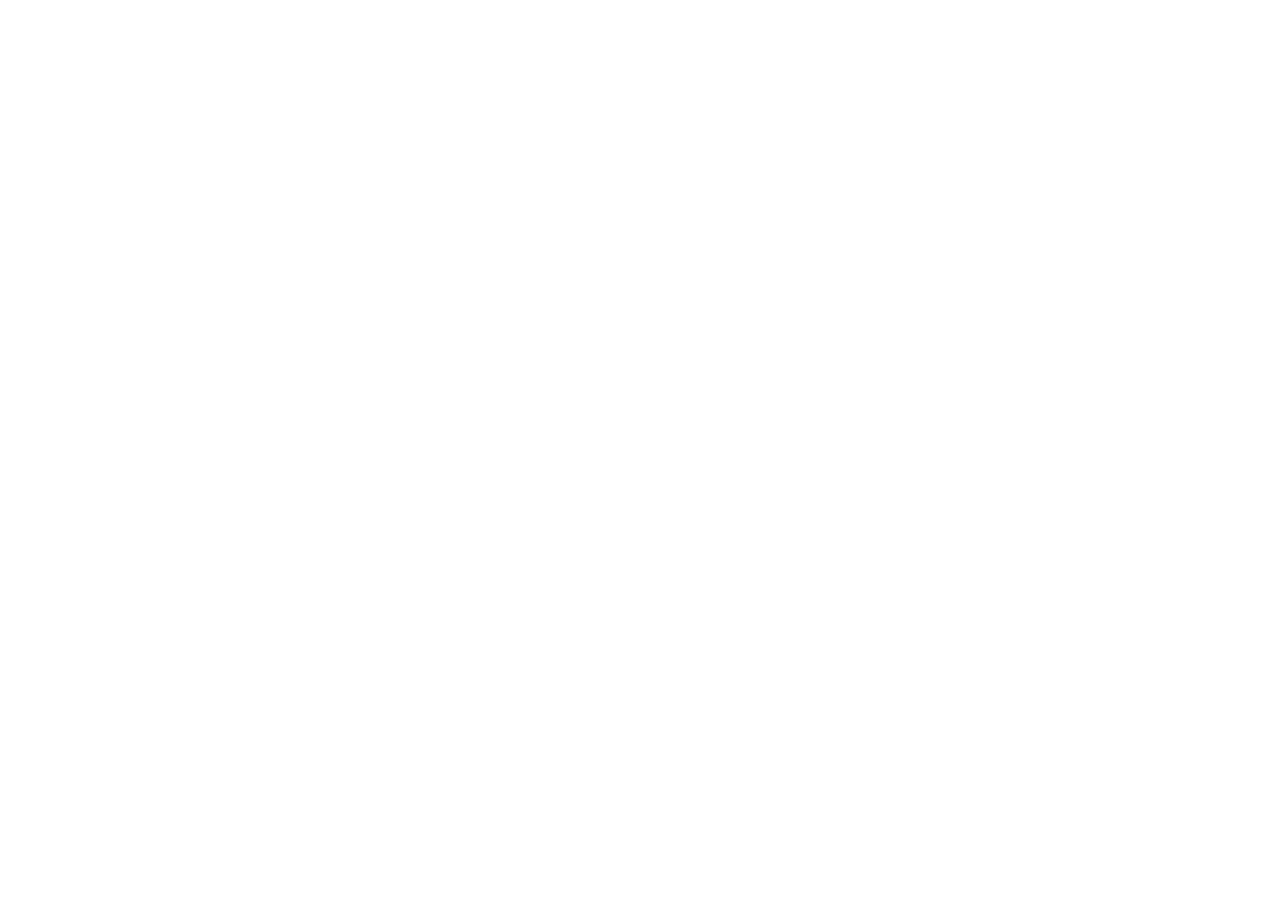
==== index.html @ 6e653b5e "Add files via upload" ====
<!DOCTYPE html>

<html>
  <head>
    <meta charset="utf-8" />
    <meta http-equiv="X-UA-Compatible" content="IE=edge" />
    <title>Julie Chow</title>
    <meta name="description" content="" />
    <meta name="viewport" content="width=device-width, initial-scale=1" />
    <link rel="stylesheet" href="styles.css" />
  </head>


<body>

    
</body>

  </html>
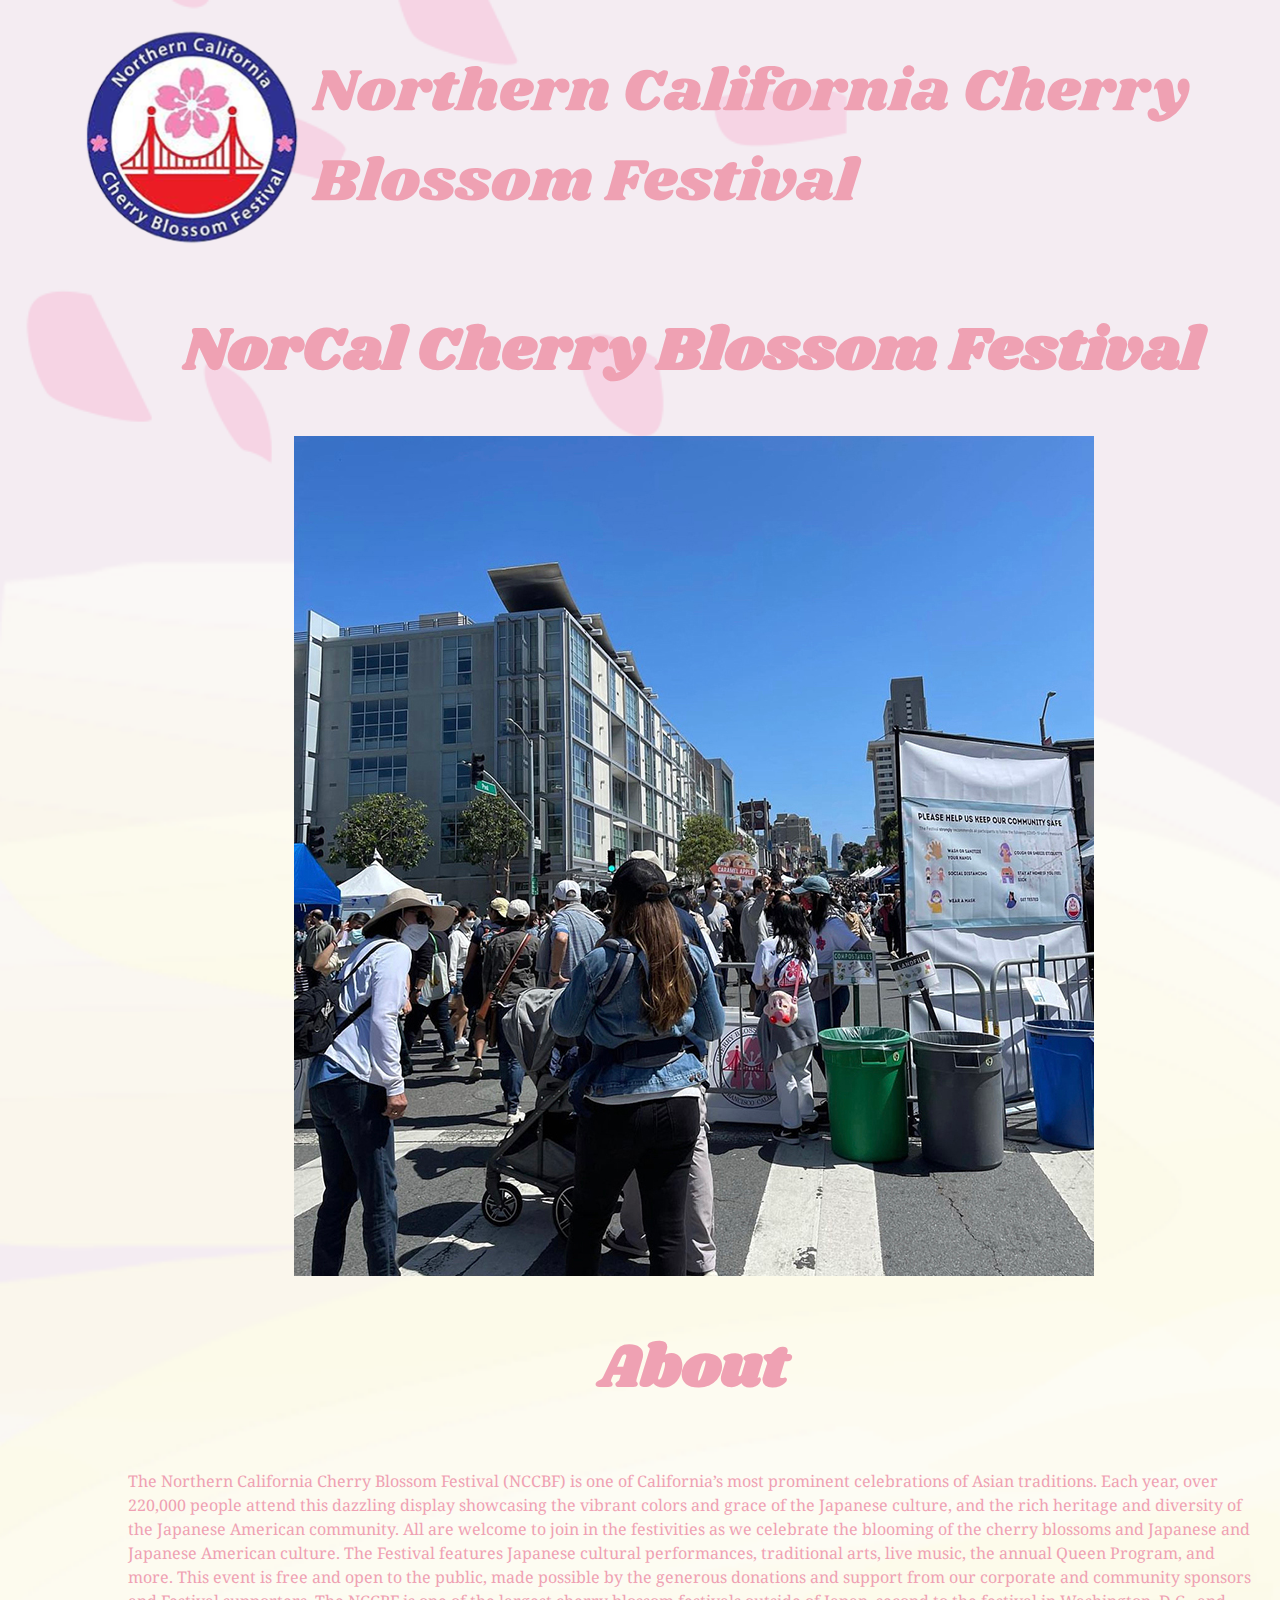
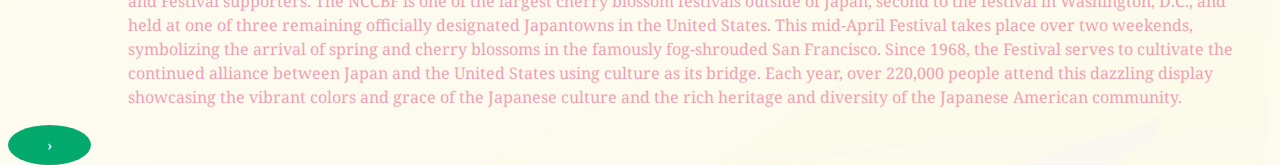
==== commit b34f5a8e: "Add files via upload" ====
--- a/index.html
+++ b/index.html
@@ -12,7 +12,46 @@
 
 
 <body>
+ 
+  <header>
+    <img src="images/zine-logo.svg" alt=" Ncb logo" />
+  </header>
 
+ <section>
+    <h1 id="intro-title">NorCal Cherry Blossom Festival</h1>
+ </section>
+
+ <section>
+  <div id = "intro-image">
+  <img src="images/crowd.jpg" alt=" Ncb crowd" />
+  </div>
+ </section>
+
+ <section>
+  <h1 id="about-title">About</h1>
+</section>
+
+ <section>
+  
+  <div id= "about-description">
+        <p>
+          The Northern California Cherry Blossom Festival (NCCBF) is one of California’s most prominent celebrations of Asian traditions. Each year, over 220,000 people attend this dazzling display showcasing the vibrant colors and grace of the Japanese culture, and the rich heritage and diversity of the Japanese American community. 
+
+          All are welcome to join in the festivities as we celebrate the blooming of the cherry blossoms and Japanese and Japanese American culture. The Festival features Japanese cultural performances, traditional arts, live music, the annual Queen Program, and more. This event is free and open to the public, made possible by the generous donations and support from our corporate and community sponsors and Festival supporters.
+          
+          The NCCBF is one of the largest cherry blossom festivals outside of Japan, second to the festival in Washington, D.C., and held at one of three remaining officially designated Japantowns in the United States. This mid-April Festival takes place over two weekends, symbolizing the arrival of spring and cherry blossoms in the famously fog-shrouded San Francisco.
+          
+          Since 1968, the Festival serves to cultivate the continued alliance between Japan and the United States using culture as its bridge. Each year, over 220,000 people attend this dazzling display showcasing the vibrant colors and grace of the Japanese culture and the rich heritage and diversity of the Japanese American community.
+          
+
+        </p>
+  </div>
+
+</section>
+
+<section>
+  <a href="page-1.html" class="next round">&#8250;</a>
+</section>
     
 </body>
 
--- a/styles.css
+++ b/styles.css
@@ -0,0 +1,208 @@
+@import url('https://fonts.googleapis.com/css2?family=Shrikhand&display=swap');
+@import url('https://fonts.googleapis.com/css2?family=Noto+Serif&display=swap');
+
+
+
+html {
+    scroll-behavior: smooth;
+    margin: auto;
+    background-image: url("../images/cherry-blossom.gif");
+    background-repeat: no-repeat;
+    background-size: cover;
+    height: 100%;
+    width: 100%;
+}
+
+body {
+    text-align: center;
+    font-family: 'Noto Serif', serif;
+    font-size: 16px;
+    color: #EFA1B3;
+    line-height: 1.5;
+    
+}
+
+
+section {
+    
+  display: grid;
+  grid-template-columns: repeat(12, 1fr);
+  grid-column-gap: 24px;
+  grid-auto-flow: dense;
+  
+}
+
+h1{
+    font-family: 'Shrikhand', cursive;
+    font-size: 60px;
+    color: #EFA1B3;
+    line-height: 1.5;
+}
+
+h2 {
+    font-family: 'Shrikhand', cursive;
+    font-size: 45px;
+    color: #EFA1B3;
+    line-height: 1.5;
+}
+
+
+
+header {
+
+    text-align: center;
+    padding: 0 70px;
+}
+
+
+
+#intro-title {
+    text-align: center;
+    grid-column: 2 / span 11;
+}
+#intro-image {
+    grid-column: 2 / span 11;
+    text-align: center;
+}
+
+#about-title {
+    text-align: center;
+    grid-column: 2 / span 11;
+}
+
+#about-description {
+    text-align: left;
+    grid-column: 3 / span 10;
+    width: 1128px;
+    margin: 0 72px;
+}
+
+#history-description {
+    text-align: left;
+    grid-column: 2 / span 5;
+    
+}
+#history {
+    grid-column: 7 / span 11;
+    text-align: center;
+    
+}
+
+#food {
+    grid-column: 2 / span 5;
+    text-align: center;
+}
+
+#food-description {
+    grid-column: 7 / span 11;
+    text-align: left;
+}
+
+#burger-description {
+    grid-column: 2 / span 5;
+    text-align: left;
+}
+
+#burger {
+    grid-column: 7 / span 11;
+    text-align: center;
+}
+
+#donut {
+    grid-column: 2 / span 5;
+    text-align: center;
+}
+
+#donut-description {
+    grid-column: 7 / span 11;
+    text-align: left;
+}
+
+#mochi-description {
+    grid-column: 2 / span 5;
+    text-align: left;
+}
+
+#mochi {
+    grid-column: 7 / span 11;
+    text-align: center;
+}
+
+#taiko {
+    grid-column: 2 / span 5;
+    text-align: center;
+}
+
+#taiko-description {
+    grid-column: 7 / span 11;
+    text-align: left;
+}
+
+#performance {
+    grid-column: 2 / span 5;
+    text-align: center;
+}
+
+#performance-description {
+    grid-column: 7 / span 11;
+    text-align: left;
+}
+
+#cosplay {
+    grid-column: 2 / span 5;
+    text-align: center;
+}
+
+#cosplay-description {
+    grid-column: 7 / span 11;
+    text-align: left;
+}
+
+#parade {
+    grid-column: 2 / span 5;
+    text-align: center;
+}
+
+#parade-description {
+    grid-column: 7 / span 11;
+    text-align: left;
+}
+
+#art {
+    grid-column: 2 / span 5;
+    text-align: center;
+}
+
+#art-description {
+    grid-column: 7 / span 11;
+    text-align: left;
+}
+
+
+
+
+
+a {
+    text-decoration: none;
+    display: inline-block;
+    padding: 8px 16px;
+  }
+  
+  a:hover {
+    background-color: #ddd;
+    color: black;
+  }
+  
+  .previous {
+    background-color: #f1f1f1;
+    color: black;
+  }
+  
+  .next {
+    background-color: #04AA6D;
+    color: white;
+  }
+  
+  .round {
+    border-radius: 50%;
+  }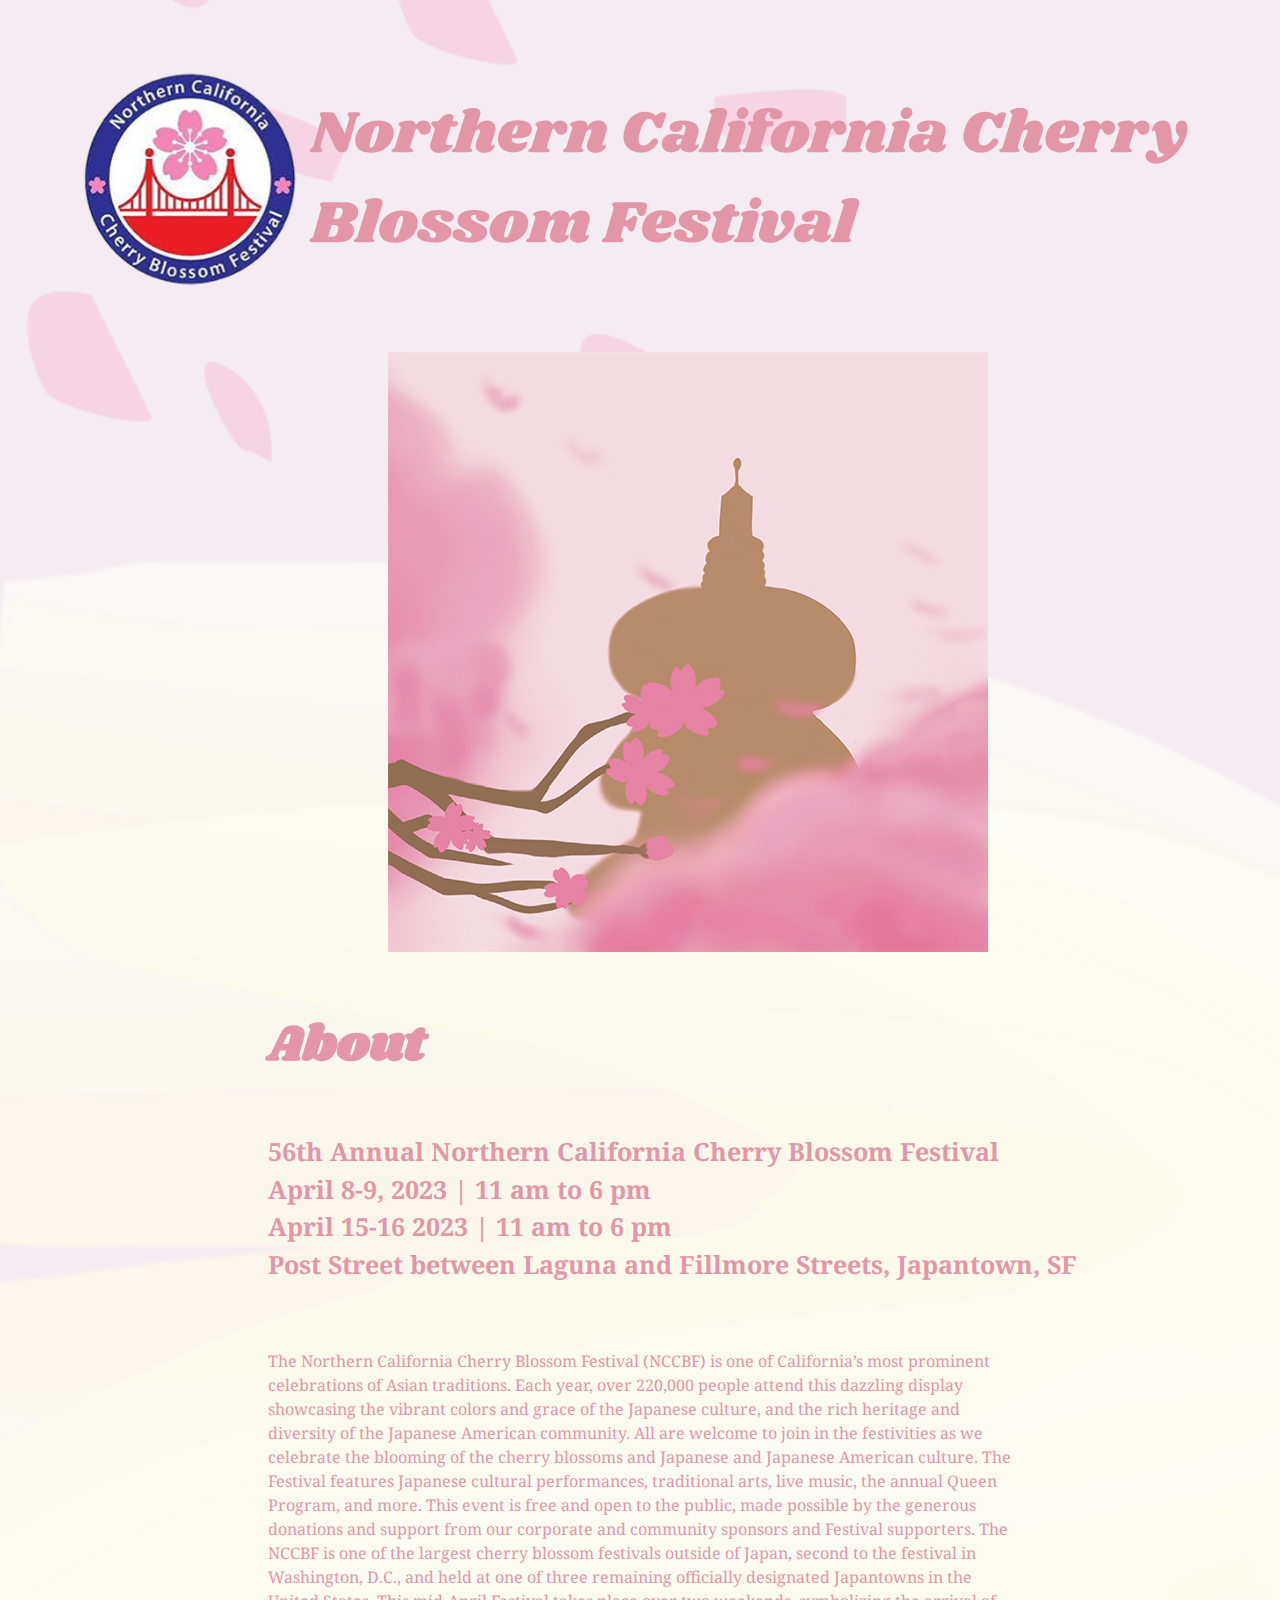
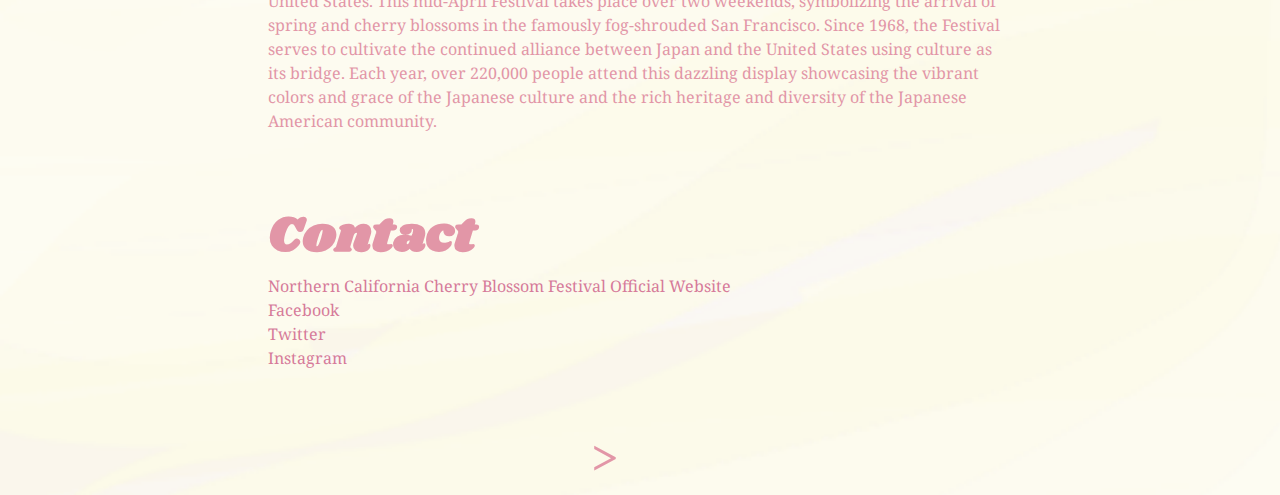
==== commit 27d60179: "Add files via upload" ====
--- a/index.html
+++ b/index.html
@@ -13,27 +13,37 @@
 
 <body>
  
-  <header>
+  <header class="banner">
     <img src="images/zine-logo.svg" alt=" Ncb logo" />
   </header>
 
- <section>
-    <h1 id="intro-title">NorCal Cherry Blossom Festival</h1>
- </section>
 
  <section>
-  <div id = "intro-image">
-  <img src="images/crowd.jpg" alt=" Ncb crowd" />
+  <div class = "intro-image">
+  <img src="images/cover.jpg" alt=" Ncb crowd" />
   </div>
  </section>
 
  <section>
-  <h1 id="about-title">About</h1>
+  <h1 class="about-title">About</h1>
+</section>
+
+<section>
+  <div class="info">
+    <h3>56th Annual Northern California Cherry Blossom Festival
+      <br>
+      April 8-9, 2023 | 11 am to 6 pm
+      <br>
+      April 15-16 2023 | 11 am to 6 pm
+      <br>
+      Post Street between Laguna and Fillmore Streets, Japantown, SF
+    </h3>
+  </div>
 </section>
 
  <section>
-  
-  <div id= "about-description">
+  <div class= "about-description">
+
         <p>
           The Northern California Cherry Blossom Festival (NCCBF) is one of California’s most prominent celebrations of Asian traditions. Each year, over 220,000 people attend this dazzling display showcasing the vibrant colors and grace of the Japanese culture, and the rich heritage and diversity of the Japanese American community. 
 
@@ -50,7 +60,27 @@
 </section>
 
 <section>
-  <a href="page-1.html" class="next round">&#8250;</a>
+   <div class="contact">
+    <h1>Contact</h1>
+      <a class="contact"  href="https://sfcherryblossom.org/">Northern California Cherry Blossom Festival Official Website</a>
+       <br>
+      <a class="contact" href="https://www.facebook.com/NCCBF/">Facebook</a>
+      <br>
+      <a class="contact"  href="https://twitter.com/NC_CBF">Twitter</a>
+      <br>
+      <a class="contact"  href="https://www.instagram.com/nc_cbf/">Instagram</a>
+    </div>
+</section>
+
+<section>
+ 
+  <div class="container">
+ 
+    <div id="next">
+        <a href="page-1.html"> > </a>
+    
+</div>
+</div>
 </section>
     
 </body>
--- a/styles.css
+++ b/styles.css
@@ -2,11 +2,14 @@
 @import url('https://fonts.googleapis.com/css2?family=Noto+Serif&display=swap');
 
 
+* {
+    box-sizing: border-box;
+  }
 
 html {
-    scroll-behavior: smooth;
-    margin: auto;
-    background-image: url("../images/cherry-blossom.gif");
+  scroll-behavior: smooth;
+  margin: auto;
+  background-image: url("../images/cherry-blossom.gif");
     background-repeat: no-repeat;
     background-size: cover;
     height: 100%;
@@ -14,195 +17,364 @@
 }
 
 body {
-    text-align: center;
-    font-family: 'Noto Serif', serif;
-    font-size: 16px;
-    color: #EFA1B3;
-    line-height: 1.5;
-    
+font-family: 'Noto Serif', serif;
+  font-size: 16px;
+  line-height: 1.5;
+  color: #E296A7;
+  width: 1128px;
+  text-align: left;
+  margin: 50px auto 50px auto;
+  
+}
+
+header {
+  display: flex;
+  align-items: center;
+  flex-direction: row;
+  justify-content: space-between;
+  
 }
 
 
 section {
-    
-  display: grid;
-  grid-template-columns: repeat(12, 1fr);
-  grid-column-gap: 24px;
-  grid-auto-flow: dense;
-  
-}
+    margin: 50px 0px 50px 0px;
+    display: grid;
+    grid-template-columns: repeat(12, 1fr);
+    grid-column-gap: 24px;
+    grid-auto-flow: dense;
+  }
+
+
 
 h1{
     font-family: 'Shrikhand', cursive;
-    font-size: 60px;
-    color: #EFA1B3;
+    font-size: 50px;
+    color: #E296A7;
     line-height: 1.5;
+    margin: 0px;
 }
 
 h2 {
     font-family: 'Shrikhand', cursive;
-    font-size: 45px;
-    color: #EFA1B3;
+    font-size: 35px;
+    color: #E296A7;
     line-height: 1.5;
-}
-
-
-
-header {
-
+    margin: 0px;
+}
+
+h3 {
+    font-family: 'Noto Serif', serif;
+    font-size: 25px;
+    color: #E296A7;
+    line-height: 1.5;
+    margin: 0px;
+
+
+}
+
+
+
+.banner {
     text-align: center;
-    padding: 0 70px;
-}
-
-
-
-#intro-title {
-    text-align: center;
-    grid-column: 2 / span 11;
-}
-#intro-image {
+    grid-column: 1 / span 12;
+    width: 1181px;
+    
+}
+  
+
+
+.intro-image {
     grid-column: 2 / span 11;
     text-align: center;
-}
-
-#about-title {
-    text-align: center;
-    grid-column: 2 / span 11;
-}
-
-#about-description {
+  
+}
+
+
+.about-title {
     text-align: left;
     grid-column: 3 / span 10;
-    width: 1128px;
-    margin: 0 72px;
-}
-
-#history-description {
-    text-align: left;
-    grid-column: 2 / span 5;
-    
-}
-#history {
-    grid-column: 7 / span 11;
-    text-align: center;
-    
-}
-
-#food {
-    grid-column: 2 / span 5;
-    text-align: center;
-}
-
-#food-description {
-    grid-column: 7 / span 11;
-    text-align: left;
-}
-
-#burger-description {
-    grid-column: 2 / span 5;
-    text-align: left;
-}
-
-#burger {
-    grid-column: 7 / span 11;
-    text-align: center;
-}
-
-#donut {
-    grid-column: 2 / span 5;
-    text-align: center;
-}
-
-#donut-description {
-    grid-column: 7 / span 11;
-    text-align: left;
-}
-
-#mochi-description {
-    grid-column: 2 / span 5;
-    text-align: left;
-}
-
-#mochi {
-    grid-column: 7 / span 11;
-    text-align: center;
-}
-
-#taiko {
-    grid-column: 2 / span 5;
-    text-align: center;
-}
-
-#taiko-description {
-    grid-column: 7 / span 11;
-    text-align: left;
-}
-
-#performance {
-    grid-column: 2 / span 5;
-    text-align: center;
-}
-
-#performance-description {
-    grid-column: 7 / span 11;
-    text-align: left;
-}
-
-#cosplay {
-    grid-column: 2 / span 5;
-    text-align: center;
-}
-
-#cosplay-description {
-    grid-column: 7 / span 11;
-    text-align: left;
-}
-
-#parade {
-    grid-column: 2 / span 5;
-    text-align: center;
-}
-
-#parade-description {
-    grid-column: 7 / span 11;
-    text-align: left;
-}
-
-#art {
-    grid-column: 2 / span 5;
-    text-align: center;
-}
-
-#art-description {
-    grid-column: 7 / span 11;
-    text-align: left;
-}
-
-
-
-
-
-a {
+    margin: 0px;
+    
+}
+.info {
+    text-align: left;
+    grid-column: 3 / span 10;
+   
+}
+
+
+.about-description {
+    text-align: left;
+    grid-column: 3 / span 10;
+    width: 744px;
+  
+}
+
+.contact {
+    color: #E296A7;
     text-decoration: none;
-    display: inline-block;
-    padding: 8px 16px;
+    text-align: left;
+    grid-column: 3 / span 10;
+    width: 744px;
+    font-size: 16px;
+   
   }
   
-  a:hover {
-    background-color: #ddd;
-    color: black;
+  .contact:hover,
+  .contact {
+    color: #d67b9a;
+    
   }
-  
-  .previous {
-    background-color: #f1f1f1;
-    color: black;
-  }
-  
-  .next {
-    background-color: #04AA6D;
-    color: white;
-  }
-  
-  .round {
-    border-radius: 50%;
-  }+
+.history-description {
+    text-align: left;
+    grid-column: 2 / span 5;
+    width: 456px;
+    margin-top: 50px;
+    
+    
+}
+.history {
+    grid-column: 7 / span 11;
+    text-align: right;
+    width: 600px;
+    margin-top: 50px;
+    
+}
+
+.food {
+    grid-column: 2 / span 5;
+    text-align: left;
+    width: 600px;
+    margin-top: 50px;
+}
+
+.food-description {
+    grid-column: 7 / span 11;
+    text-align: left;
+    width: 456px;
+    margin-top: 50px;
+    
+}
+
+.burger-description {
+    grid-column: 2 / span 5;
+    text-align: left;
+    width: 456px;
+    margin-top: 50px;
+    
+}
+
+.burger {
+    grid-column: 7 / span 11;
+    text-align: right;
+    width: 600px;
+    margin-top: 50px;
+}
+
+.donut {
+    grid-column: 2 / span 5;
+    text-align: left;
+    width: 600px;
+    margin-top: 50px;
+}
+
+.donut-description {
+    grid-column: 7 / span 11;
+    text-align: left;
+    width: 456px;
+    margin-top: 50px;
+}
+
+.mochi-description {
+    grid-column: 2 / span 5;
+    text-align: left;
+    width: 456px;
+    margin-top: 50px;
+}
+
+.mochi {
+    grid-column: 7 / span 11;
+    text-align: right;
+    width: 600px;
+    margin-top: 50px;
+    
+}
+
+.taiko {
+    grid-column: 2 / span 5;
+    text-align: left;
+    width: 600px;
+    margin-top: 50px;
+}
+
+.taiko-description {
+    grid-column: 7 / span 11;
+    text-align: left;
+    width: 456px;
+    margin-top: 50px;
+}
+
+.performance {
+    grid-column: 2 / span 5;
+    text-align: left;
+    width: 600px;
+    margin-top: 50px;
+}
+
+.performance-description {
+    grid-column: 7 / span 11;
+    text-align: left;
+    width: 456px;
+    margin-top: 50px;
+}
+
+.cosplay {
+    grid-column: 2 / span 5;
+    text-align: left;
+    width: 600px;
+    margin-top: 50px;
+}
+
+.cosplay-description {
+    grid-column: 7 / span 11;
+    text-align: left;
+    width: 456px;
+    margin-top: 50px;
+}
+
+.parade {
+    grid-column: 2 / span 5;
+    text-align: left;
+    width: 600px;
+    margin-top: 70px;
+}
+
+.parade-description {
+    grid-column: 7 / span 11;
+    text-align: left;
+    width: 456px;
+    margin-top: 50px;
+}
+
+.art {
+    grid-column: 2 / span 5;
+    text-align: left;
+    width: 600px;
+    margin-top: 50px;
+}
+
+.art-description {
+    grid-column: 7 / span 11;
+    text-align: left;
+    width: 456px;
+    margin-top: 50px;
+}
+
+.art-mart {
+    grid-column: 7 / span 11;
+    text-align: left;
+    width: 456px;
+    color: #E296A7;
+    text-decoration: none;
+    text-align: left;
+    margin:0px;
+    padding:0px;
+    font-size: 16px;
+}
+
+
+
+
+
+
+.list-wrapper {
+	position: relative;
+	width: 500px;
+	padding: 3rem 4rem;
+	border-radius: 5px;
+  height:500px;
+  display: block;
+  margin-left: auto;
+  margin-right: auto;
+  width: 40%;
+  font-size: 30px;
+  font-family: 'Noto Serif', serif;
+  line-height: 1.5;
+  margin-bottom: 50px;
+}
+.styled-list {
+	list-style-position: inside;
+	position: relative;
+	width: 500px;
+  height:500px;
+	padding: 1.2rem;
+	line-height: 1.5rem;
+	background: white;
+	border-radius: 5px;
+	box-shadow: inset 0 -3em 3em rgba(0, 0, 0, 0.1), 0 0 0 2px rgb(255, 255, 255),
+		0.3em 0.3em 1em rgba(0, 0, 0, 0.3);
+    
+}
+
+li {
+	position: relative;
+	list-style: none;
+}
+
+label {
+	cursor: pointer;
+}
+
+label:hover {
+	text-decoration: line-through;
+	color: #a9a9a9;
+}
+
+input:checked ~ span {
+	text-decoration: line-through;
+	color: #ccc;
+}
+
+input[type="checkbox"] {
+	appearance: none;
+	margin: 0;
+}
+
+
+
+
+
+.container{
+  display:flex;
+  align-items: center;
+  flex-direction: row;
+  justify-content:center;
+  padding:0px 100px 0px 100px;
+  grid-column: 6; 
+  text-align: center;
+
+}
+
+a{
+  font-size: 50px;
+  color: #E296A7;
+  text-decoration: none;
+}
+
+#prev{
+  width: 50%;
+padding-right: 10px;
+  display:flex;
+  align-items: center;
+  justify-content: center;
+}
+
+#next{
+  width:50%;
+  display:flex;
+  align-items: center;
+  justify-content: center;
+  padding-left:10px;
+}
+
